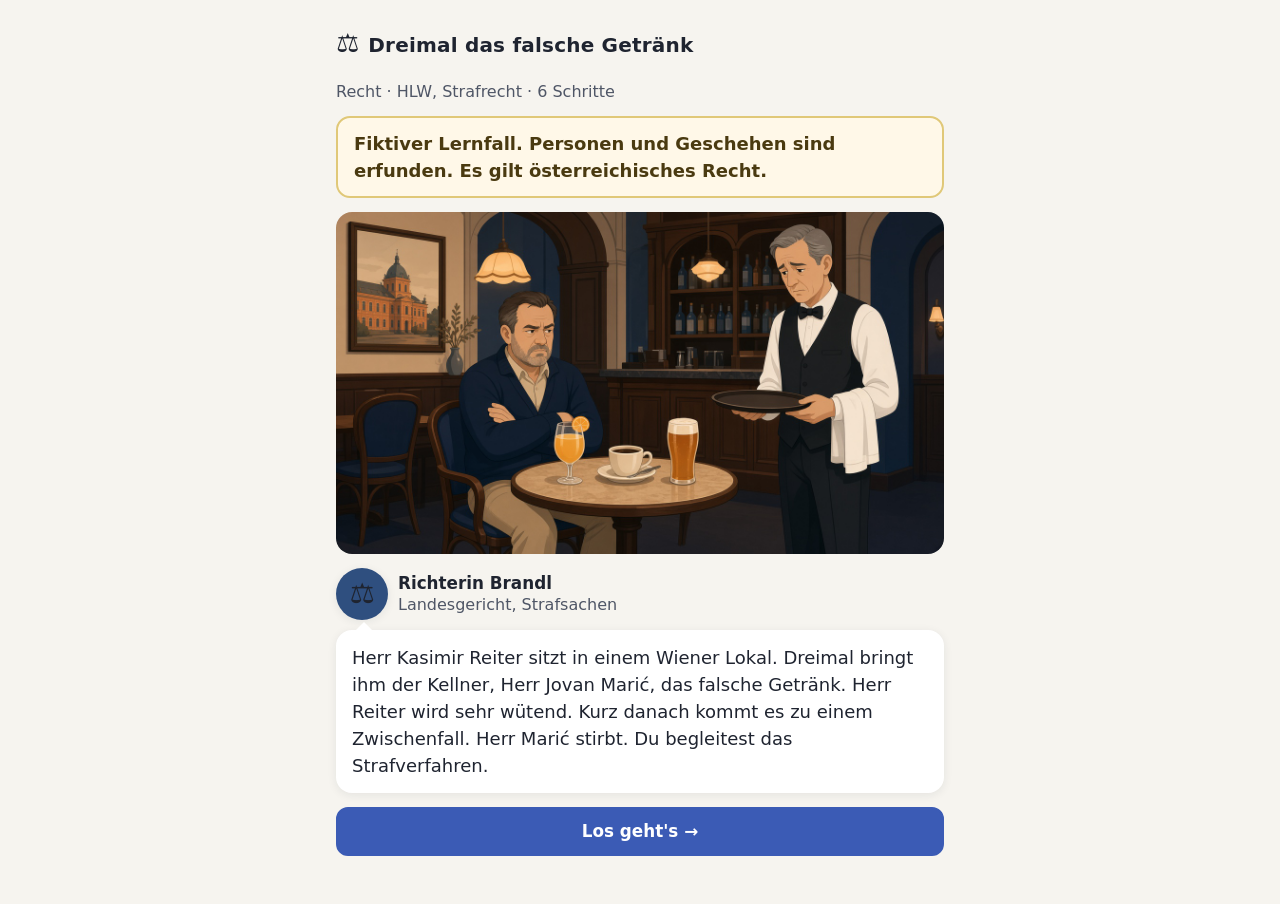
==== quest/index.html @ 5e95aaf6 "Rechts-Quest Fall 1 unter /quest/ Nur Fall 1 (Dreimal das falsche Getränk) als eigene Web-App im Unt" ====
<!doctype html>
<html lang="de-AT">
<head>
<meta charset="utf-8">
<meta name="viewport" content="width=device-width, initial-scale=1">
<meta name="referrer" content="no-referrer">
<meta http-equiv="Content-Security-Policy" content="default-src 'none'; script-src 'self' 'unsafe-inline'; style-src 'self' 'unsafe-inline'; img-src 'self' data:; connect-src 'none'; font-src 'none'; form-action 'none'">
<title>Rechts-Quest – Dreimal das falsche Getränk</title>
<link rel="stylesheet" href="style.css">
</head>
<body>
<main id="app" class="app" tabindex="-1">
  <noscript><p>Bitte JavaScript aktivieren, damit der Fall funktioniert.</p></noscript>
</main>
<script src="fall1.js"></script>
<script src="app.js"></script>
</body>
</html>
---- quest/style.css ----
/* Quest-App – Stil. Nur Systemschriften, keine externen Ressourcen. */
:root {
  --bg: #f6f4ef;
  --card: #ffffff;
  --ink: #1f2430;
  --muted: #4f5666;
  --line: #e3dfd6;
  --accent: #3b5bb5;
  --accent-ink: #ffffff;
  --ok: #1d7a46;
  --ok-bg: #e3f4ea;
  --warn: #9a4a00;
  --warn-bg: #fff0e0;
  --gold: #c58a12;
  --radius: 16px;
  --shadow: 0 2px 10px rgba(30, 36, 48, .08);
}
* { box-sizing: border-box; }
html { -webkit-text-size-adjust: 100%; }
body {
  margin: 0;
  font-family: system-ui, -apple-system, "Segoe UI", Roboto, "Helvetica Neue", Arial, sans-serif;
  font-size: 17px;
  line-height: 1.5;
  color: var(--ink);
  background: var(--bg);
}
.app { max-width: 640px; margin: 0 auto; padding: 16px 16px 48px; }
h1, h2, h3 { line-height: 1.25; margin: 0 0 8px; }
h1 { font-size: 1.25rem; letter-spacing: .01em; }
h2 { font-size: 1.15rem; }
h3 { font-size: 1.05rem; }
p { margin: 0 0 12px; }
.muted { color: var(--muted); }
.small { font-size: 1rem; }
[hidden] { display: none !important; }
.sr-only { position: absolute; width: 1px; height: 1px; overflow: hidden; clip: rect(0 0 0 0); white-space: nowrap; }

button { font: inherit; cursor: pointer; }
button:focus-visible, .card:focus-visible { outline: 3px solid #f2b705; outline-offset: 2px; }
.btn {
  display: inline-flex; align-items: center; justify-content: center; gap: 8px;
  min-height: 48px; padding: 10px 18px; border-radius: 12px;
  border: 2px solid var(--accent); background: var(--accent); color: var(--accent-ink);
  font-weight: 600; font-size: 1.05rem;
  transition: transform .15s ease, background-color .2s ease;
}
.btn:active { transform: scale(.98); }
.btn.secondary { background: transparent; color: var(--accent); }
.btn.ghost { background: transparent; border-color: transparent; color: var(--accent); padding: 8px 10px; min-height: 44px; }
.btn.block { width: 100%; }
.btn.danger { background: transparent; color: #a1281f; border-color: #a1281f; }

/* Kopfzeile */
.top { display: flex; align-items: center; justify-content: space-between; gap: 8px; margin-bottom: 12px; }
.top .logo { font-size: 1.6rem; }
.levelbox { background: var(--card); border-radius: var(--radius); box-shadow: var(--shadow); padding: 14px 16px; margin-bottom: 16px; }
.levelrow { display: flex; justify-content: space-between; align-items: baseline; gap: 8px; flex-wrap: wrap; }
.leveltitle { font-weight: 700; font-size: 1.1rem; }
.bar { height: 14px; background: #ebe7de; border-radius: 99px; overflow: hidden; margin-top: 8px; }
.bar > span { display: block; height: 100%; width: 0; border-radius: 99px;
  background: linear-gradient(90deg, #5b7fd6, #7a62c9); transition: width .8s ease; }

/* Quest-Karten */
.list { display: grid; gap: 12px; margin-bottom: 20px; }
.card {
  display: block; width: 100%; text-align: left; color: var(--ink);
  background: var(--card); border: 2px solid transparent; border-radius: var(--radius);
  box-shadow: var(--shadow); padding: 14px 16px;
  transition: transform .2s ease, border-color .2s ease;
}
.card:hover { border-color: #c9d3ee; }
.card:active { transform: scale(.99); }
.cardhead { display: flex; align-items: center; gap: 8px; margin-bottom: 6px; flex-wrap: wrap; }
.tag { display: inline-block; padding: 2px 10px; border-radius: 99px; font-size: .9rem; font-weight: 700; background: #eceef3; color: #333a48; }
.tag.recht { background: #ece5fb; color: #4b2c94; }
.tag.rw { background: #e1f3e8; color: #1c5c37; }
.tag.bw { background: #e2ecfb; color: #1f4a8f; }
.status { font-size: .9rem; font-weight: 600; padding: 2px 10px; border-radius: 99px; }
.status.neu { background: #fff3d6; color: #7a5200; }
.status.done { background: var(--ok-bg); color: var(--ok); }
.cardtitle { font-size: 1.1rem; font-weight: 700; margin: 2px 0; }
.cardmeta { display: flex; justify-content: space-between; gap: 8px; color: var(--muted); font-size: 1rem; flex-wrap: wrap; }

/* Abzeichen-Regal */
.shelf { display: grid; grid-template-columns: repeat(auto-fill, minmax(96px, 1fr)); gap: 10px; background: var(--card);
  border-radius: var(--radius); box-shadow: var(--shadow); padding: 14px; margin-bottom: 20px; }
.badge { text-align: center; font-size: .95rem; }
.badge .em { display: grid; place-items: center; width: 60px; height: 60px; margin: 0 auto 4px; border-radius: 50%;
  font-size: 2rem; background: radial-gradient(circle at 35% 30%, #fff6d8, #f2d27a); box-shadow: 0 0 0 3px #f6e3a8; }
.badge.locked .em { background: #eeece6; box-shadow: 0 0 0 3px #e3dfd6; filter: grayscale(1); opacity: .55; }
.badge.locked { color: var(--muted); }

/* Spiel */
.playhead { display: flex; align-items: center; justify-content: space-between; gap: 8px; margin-bottom: 8px; }
.dots { display: flex; gap: 8px; justify-content: center; margin: 4px 0 14px; }
.dot { width: 12px; height: 12px; border-radius: 50%; background: #d9d4c8; transition: background-color .3s ease, transform .3s ease; }
.dot.now { background: var(--accent); transform: scale(1.25); }
.dot.ok { background: var(--ok); }
/* Figur: Kopfzeile (Avatar + Name + Rolle), darunter Sprechblase in voller Breite */
.figure { margin-bottom: 14px; }
.figwho { display: flex; align-items: center; gap: 10px; margin-bottom: 10px; min-width: 0; }
.figtext { min-width: 0; overflow-wrap: anywhere; }
.figrolle { font-size: 1rem; color: var(--muted); line-height: 1.3; }
.avatar { flex: 0 0 auto; width: 52px; height: 52px; border-radius: 50%; display: grid; place-items: center; font-size: 1.75rem;
  background: #4a7bd0; box-shadow: var(--shadow); }
.figname { font-weight: 700; font-size: 1.05rem; line-height: 1.3; }
.bubble { position: relative; background: var(--card); border-radius: var(--radius); box-shadow: var(--shadow); padding: 14px 16px; }
.bubble::before { content: ""; position: absolute; left: 20px; top: -8px; border: 8px solid transparent; border-top: 0; border-bottom-color: var(--card); }
.options { display: grid; gap: 10px; margin: 14px 0; }
.opt {
  position: relative; width: 100%; min-height: 56px; text-align: left; padding: 12px 16px;
  border-radius: 14px; border: 2px solid #cfd6e6; background: var(--card); color: var(--ink); font-size: 1.05rem;
  transition: border-color .2s ease, background-color .2s ease, transform .15s ease;
}
.opt:hover:not(:disabled) { border-color: var(--accent); }
.opt:active:not(:disabled) { transform: scale(.99); }
.opt:disabled { cursor: default; }
.opt.right { border-color: var(--ok); background: var(--ok-bg); }
.opt.wrong { border-color: #e6a868; background: var(--warn-bg); color: #5b3a1a; }
.opt .mark { font-weight: 700; margin-right: 6px; }
.feedback { border-radius: 14px; padding: 12px 16px; margin: 0 0 12px; font-size: 1.02rem; }
.feedback:empty { display: none; }
.feedback.ok { background: var(--ok-bg); color: #13502f; border-left: 5px solid var(--ok); }
.feedback.warn { background: var(--warn-bg); color: #5b3000; border-left: 5px solid #e08a2e; }
.hint { background: #eef2fb; color: #26365f; border-radius: 14px; padding: 10px 14px; margin-bottom: 12px; }
.actions { display: flex; gap: 10px; flex-wrap: wrap; justify-content: space-between; align-items: center; }
/* XP-Anzeige: eigene Pille neben „Weiter“ (im Textfluss, überdeckt nichts) + Zähler oben */
.headright { display: inline-flex; align-items: center; gap: 8px; }
.xpcount { font-size: .95rem; font-weight: 700; color: #4b3a00; background: #fff3d6; border-radius: 99px; padding: 2px 10px; white-space: nowrap; }
.xpcount.bump { animation: bump .9s ease-out; }
@keyframes bump { 0% { transform: scale(1); } 30% { transform: scale(1.18); background: #ffe39a; } 100% { transform: scale(1); } }
.nextwrap { display: inline-flex; align-items: center; gap: 10px; margin-left: auto; }
.xppill { font-weight: 800; color: var(--ok); background: var(--ok-bg); border: 2px solid #b9e2c9; border-radius: 99px; padding: 4px 12px; white-space: nowrap;
  animation: pillpop .9s ease-out both; }
@keyframes pillpop { 0% { opacity: 0; transform: scale(.7); } 35% { opacity: 1; transform: scale(1.08); } 100% { opacity: 1; transform: scale(1); } }

/* Abschluss */
.finish { text-align: center; }
.reveal { width: 120px; height: 120px; margin: 10px auto 12px; border-radius: 50%; display: grid; place-items: center; font-size: 3.6rem;
  background: radial-gradient(circle at 35% 30%, #fff6d8, #f2d27a); box-shadow: 0 0 0 5px #f6e3a8, 0 0 30px rgba(242, 190, 60, .55);
  animation: reveal 1s cubic-bezier(.2, 1.4, .4, 1) both; }
@keyframes reveal { 0% { transform: scale(.2) rotate(-25deg); opacity: 0; } 100% { transform: scale(1) rotate(0); opacity: 1; } }
.xpgain { font-size: 1.4rem; font-weight: 800; color: var(--ok); margin: 6px 0 10px; }
.panel { background: var(--card); border-radius: var(--radius); box-shadow: var(--shadow); padding: 16px; margin-bottom: 14px; text-align: left; }
.sources { font-size: 1rem; color: var(--muted); }

/* Level-up Popup und Dialog */
.overlay { position: fixed; inset: 0; background: rgba(20, 24, 34, .45); display: grid; place-items: center; padding: 20px; z-index: 10; }
.pop { background: var(--card); border-radius: 20px; padding: 22px; max-width: 360px; width: 100%; text-align: center; box-shadow: 0 10px 40px rgba(0,0,0,.2);
  animation: pop .45s cubic-bezier(.2, 1.5, .4, 1) both; }
.pop .big { font-size: 3rem; }
@keyframes pop { 0% { transform: scale(.6); opacity: 0; } 100% { transform: scale(1); opacity: 1; } }
.fade { animation: fade .35s ease both; }
@keyframes fade { from { opacity: 0; transform: translateY(6px); } to { opacity: 1; transform: none; } }
.note { font-size: 1rem; color: var(--muted); background: #fbf8f0; border: 1px dashed var(--line); border-radius: 12px; padding: 8px 12px; margin-bottom: 12px; }
footer { margin-top: 24px; text-align: center; }

@media (min-width: 700px) {
  .app { padding-top: 28px; }
  body { font-size: 18px; }
}
@media (prefers-reduced-motion: reduce) {
  *, *::before, *::after { animation: none !important; transition: none !important; }
}
.btn { text-decoration: none; }

/* Zusatz für Rechts-Quest Fall 1 */
.notice {
  background: #fff8e8;
  border: 2px solid #e0c878;
  border-radius: 14px;
  padding: 12px 16px;
  margin-bottom: 14px;
  font-weight: 600;
  color: #4a3a10;
}
.abschnitt {
  font-weight: 800;
  font-size: 1.02rem;
  color: #2f4f7f;
  margin: 0 0 2px;
  letter-spacing: .01em;
}
.theorie {
  background: #eef2fb;
  border-left: 5px solid #3b5bb5;
  border-radius: 14px;
  padding: 12px 16px;
  margin: 0 0 12px;
  text-align: left;
}
.theorie h3, .wiederholung h3 { margin: 0 0 8px; font-size: 1.05rem; }
.wiederholung {
  background: var(--card);
  border-radius: 14px;
  box-shadow: var(--shadow);
  padding: 14px 16px;
  margin-bottom: 12px;
  text-align: left;
}
.spruch { font-weight: 800; font-size: 1.12rem; margin-bottom: 8px; }
.strafe { font-weight: 600; margin-bottom: 10px; }
.begruendung { margin: 0; padding-left: 1.2em; text-align: left; }
.begruendung li { margin-bottom: 8px; }
.rechtsvergleich {
  background: #f3eefb;
  border: 2px solid #c5b4e8;
  border-radius: 14px;
  padding: 12px 16px;
  margin: 0 0 14px;
  text-align: left;
  font-weight: 600;
  color: #3a2a62;
}
.reflexion-fragen { text-align: left; padding-left: 1.2em; }
.reflexion-fragen li { margin-bottom: 12px; }
.finish .actions { justify-content: center; }

.quest-img {
  display: block;
  width: 100%;
  height: auto;
  aspect-ratio: 16 / 9;
  object-fit: cover;
  border-radius: var(--radius);
  margin: 0 0 14px;
}

.quest-img.quest-img-strip {
  aspect-ratio: 3 / 1;
  height: auto;
  max-height: 130px;
  object-fit: cover;
  object-position: center 35%;
  margin: 0 0 10px;
}
.app.view-urteil { padding: 10px 16px 12px; }
.app.view-urteil .playhead { margin-bottom: 2px; }
.app.view-urteil h2 { margin-bottom: 6px; }
.app.view-urteil .panel.urteil { padding: 10px 14px; margin-bottom: 8px; line-height: 1.4; }
.app.view-urteil .spruch { margin-bottom: 4px; }
.app.view-urteil .strafe { margin-bottom: 4px; }
.app.view-urteil .begruendung li { margin-bottom: 4px; }
.app.view-urteil .begruendung li:last-child { margin-bottom: 0; }
.app.view-urteil .rechtsvergleich { padding: 8px 12px; margin: 0 0 8px; line-height: 1.4; }
.app.view-urteil .actions { margin-top: 0; }
.app.view-urteil .btn.block { min-height: 48px; }
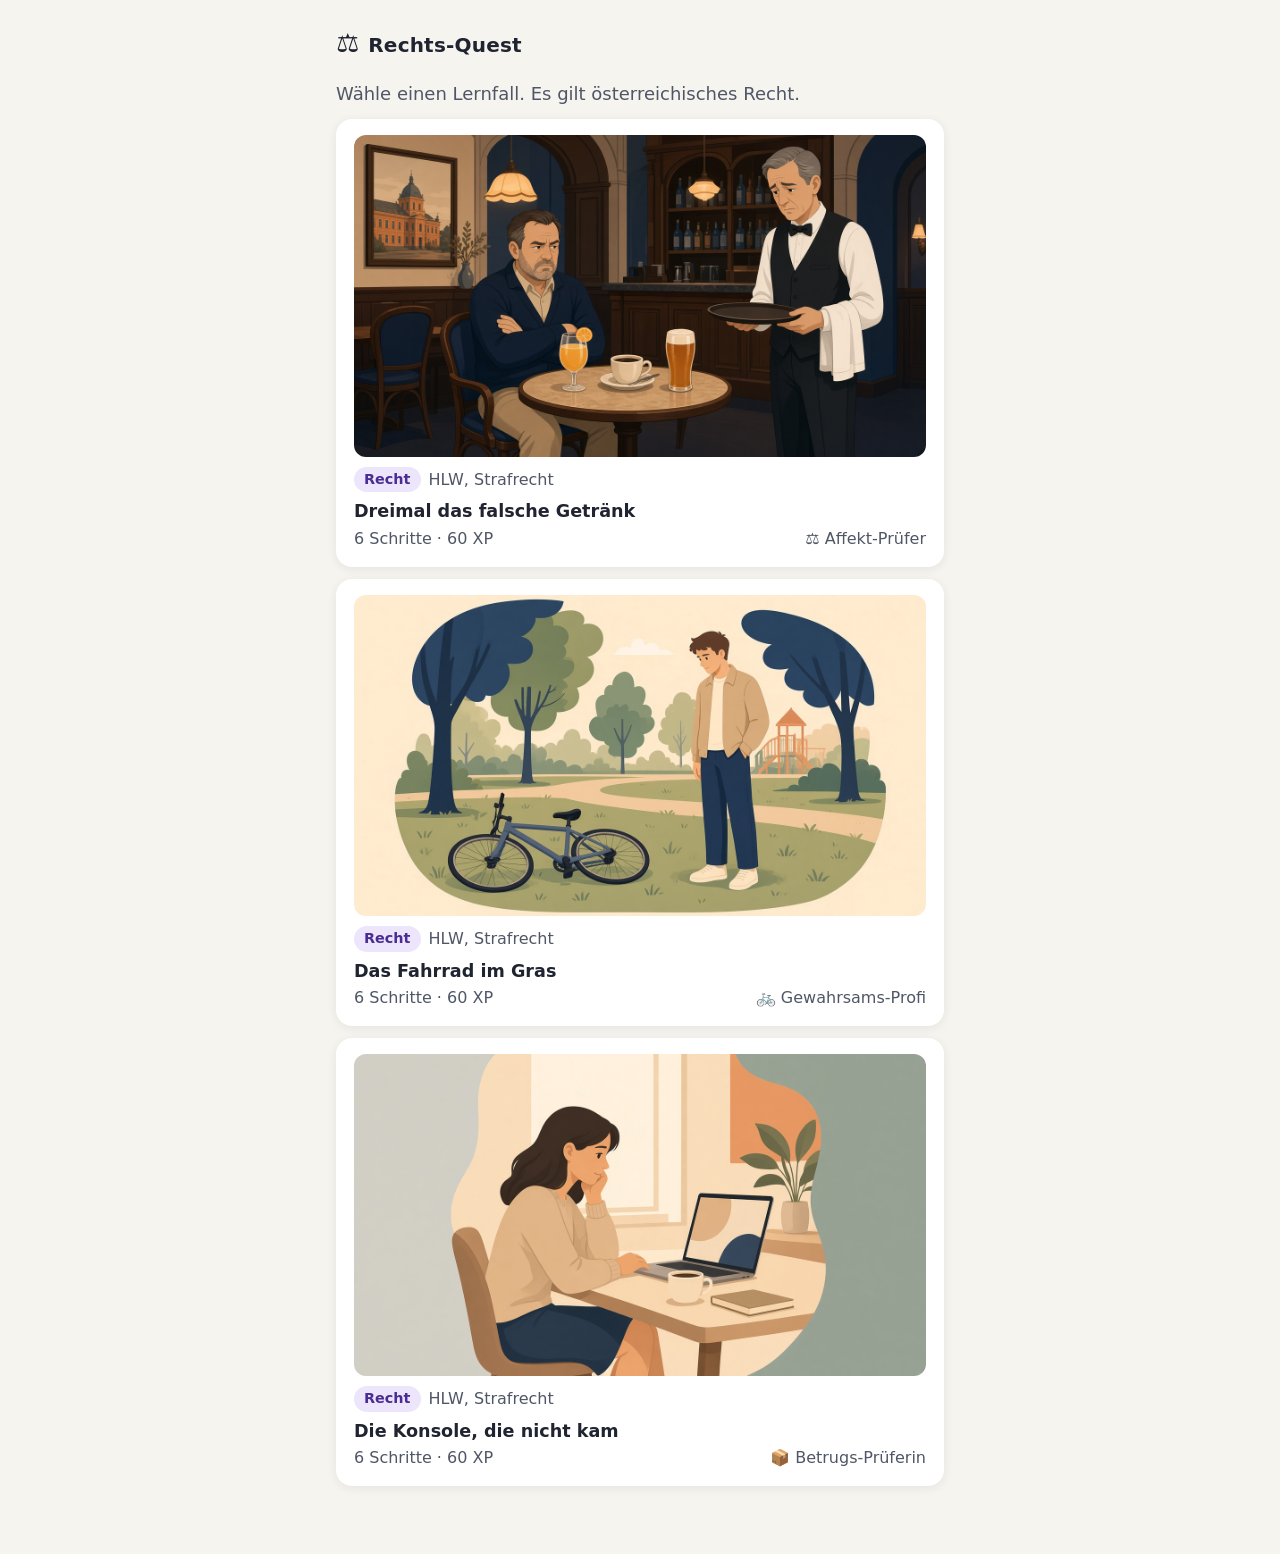
==== commit c4c6e584: "Rechts-Quest: Fälle 2 und 3 unter /quest/ Fallauswahl mit den Fällen 1–3 (Fahrrad, Online-Shop) inkl" ====
--- a/quest/index.html
+++ b/quest/index.html
@@ -5,7 +5,7 @@
 <meta name="viewport" content="width=device-width, initial-scale=1">
 <meta name="referrer" content="no-referrer">
 <meta http-equiv="Content-Security-Policy" content="default-src 'none'; script-src 'self' 'unsafe-inline'; style-src 'self' 'unsafe-inline'; img-src 'self' data:; connect-src 'none'; font-src 'none'; form-action 'none'">
-<title>Rechts-Quest – Dreimal das falsche Getränk</title>
+<title>Rechts-Quest</title>
 <link rel="stylesheet" href="style.css">
 </head>
 <body>
@@ -13,6 +13,8 @@
   <noscript><p>Bitte JavaScript aktivieren, damit der Fall funktioniert.</p></noscript>
 </main>
 <script src="fall1.js"></script>
+<script src="fall2.js"></script>
+<script src="fall3.js"></script>
 <script src="app.js"></script>
 </body>
 </html>
--- a/quest/style.css
+++ b/quest/style.css
@@ -246,3 +246,18 @@
 .app.view-urteil .rechtsvergleich { padding: 8px 12px; margin: 0 0 8px; line-height: 1.4; }
 .app.view-urteil .actions { margin-top: 0; }
 .app.view-urteil .btn.block { min-height: 48px; }
+
+.card-img {
+  display: block;
+  width: 100%;
+  height: auto;
+  aspect-ratio: 16 / 9;
+  object-fit: cover;
+  border-radius: 12px;
+  margin: 0 0 10px;
+}
+.rechtsvergleich summary {
+  cursor: pointer;
+  font-weight: 700;
+}
+.rechtsvergleich summary:focus-visible { outline: 3px solid #f2b705; outline-offset: 2px; }
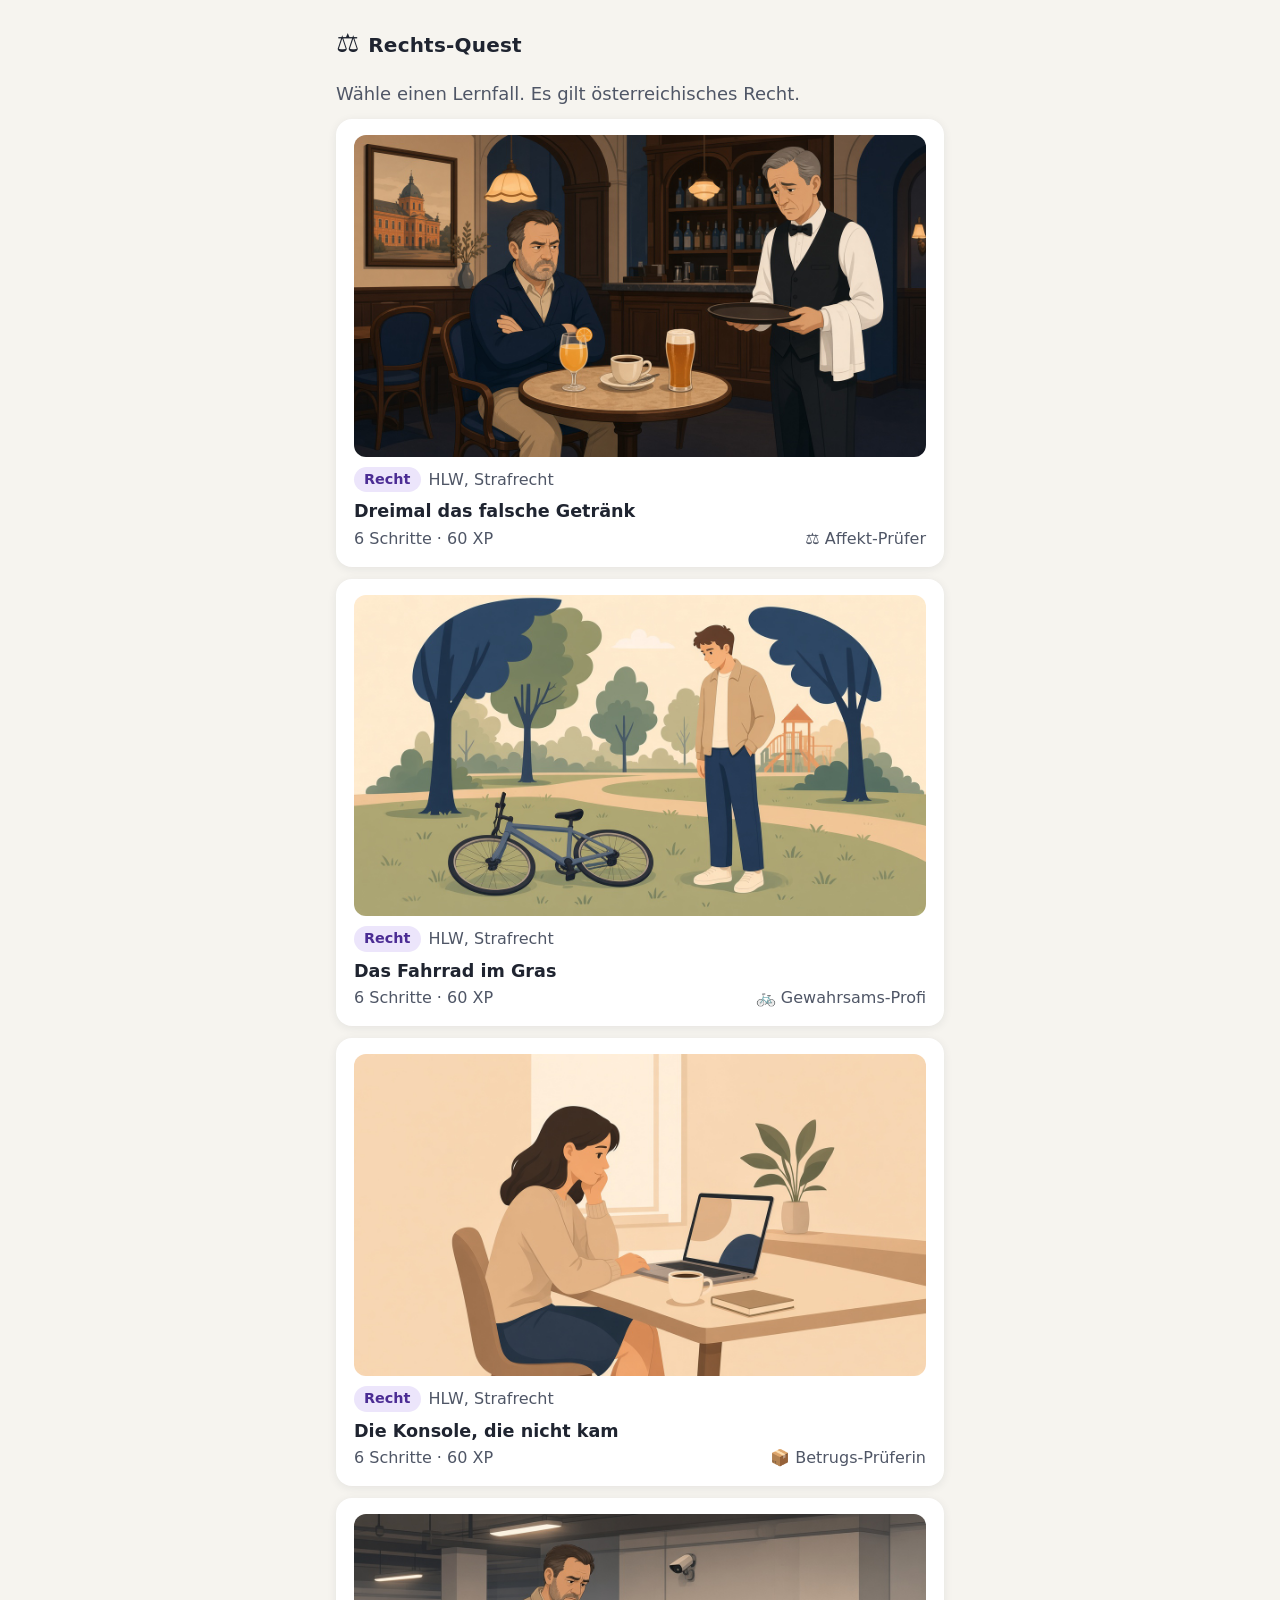
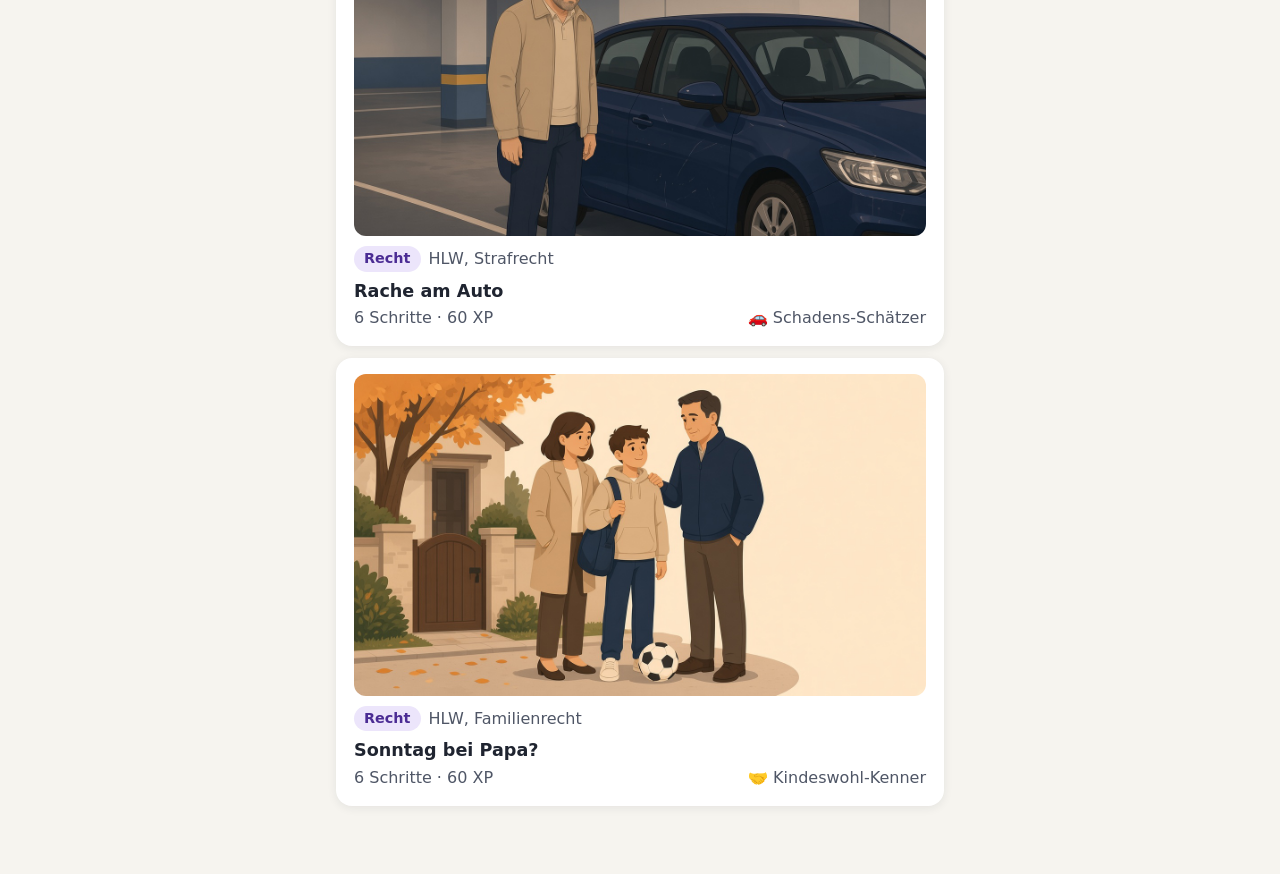
==== commit c2f0e389: "Rechts-Quest: Fälle 4 und 5 unter /quest/ Fallauswahl mit den Fällen 1–5 (Sachbeschädigung, Kontaktr" ====
--- a/quest/index.html
+++ b/quest/index.html
@@ -15,6 +15,8 @@
 <script src="fall1.js"></script>
 <script src="fall2.js"></script>
 <script src="fall3.js"></script>
+<script src="fall4.js"></script>
+<script src="fall5.js"></script>
 <script src="app.js"></script>
 </body>
 </html>
--- a/quest/style.css
+++ b/quest/style.css
@@ -261,3 +261,13 @@
   font-weight: 700;
 }
 .rechtsvergleich summary:focus-visible { outline: 3px solid #f2b705; outline-offset: 2px; }
+
+.app.view-ergebnis .ergebnis-titel {
+  font-size: 1.02rem;
+  line-height: 1.3;
+  margin-bottom: 6px;
+}
+.app.view-ergebnis .ergebnis-inhalt {
+  font-weight: 600;
+  margin: 0 0 6px;
+}
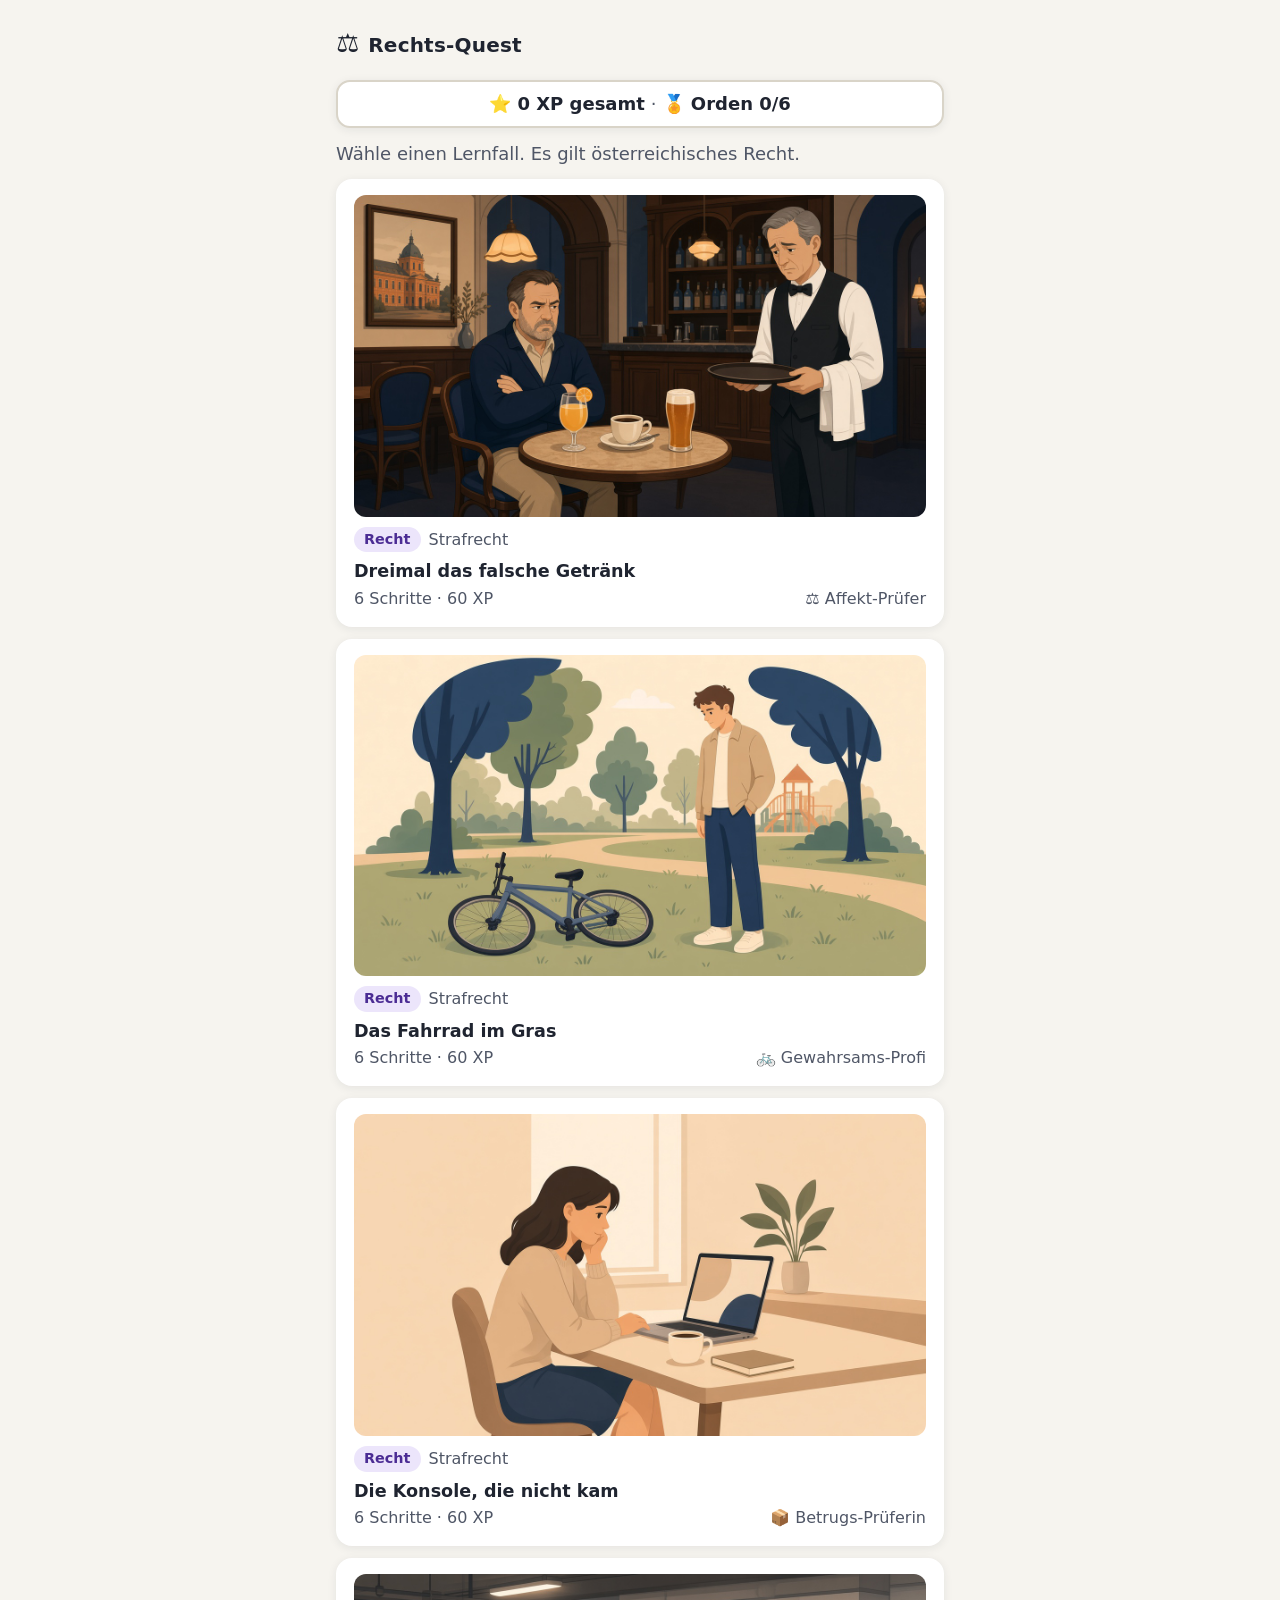
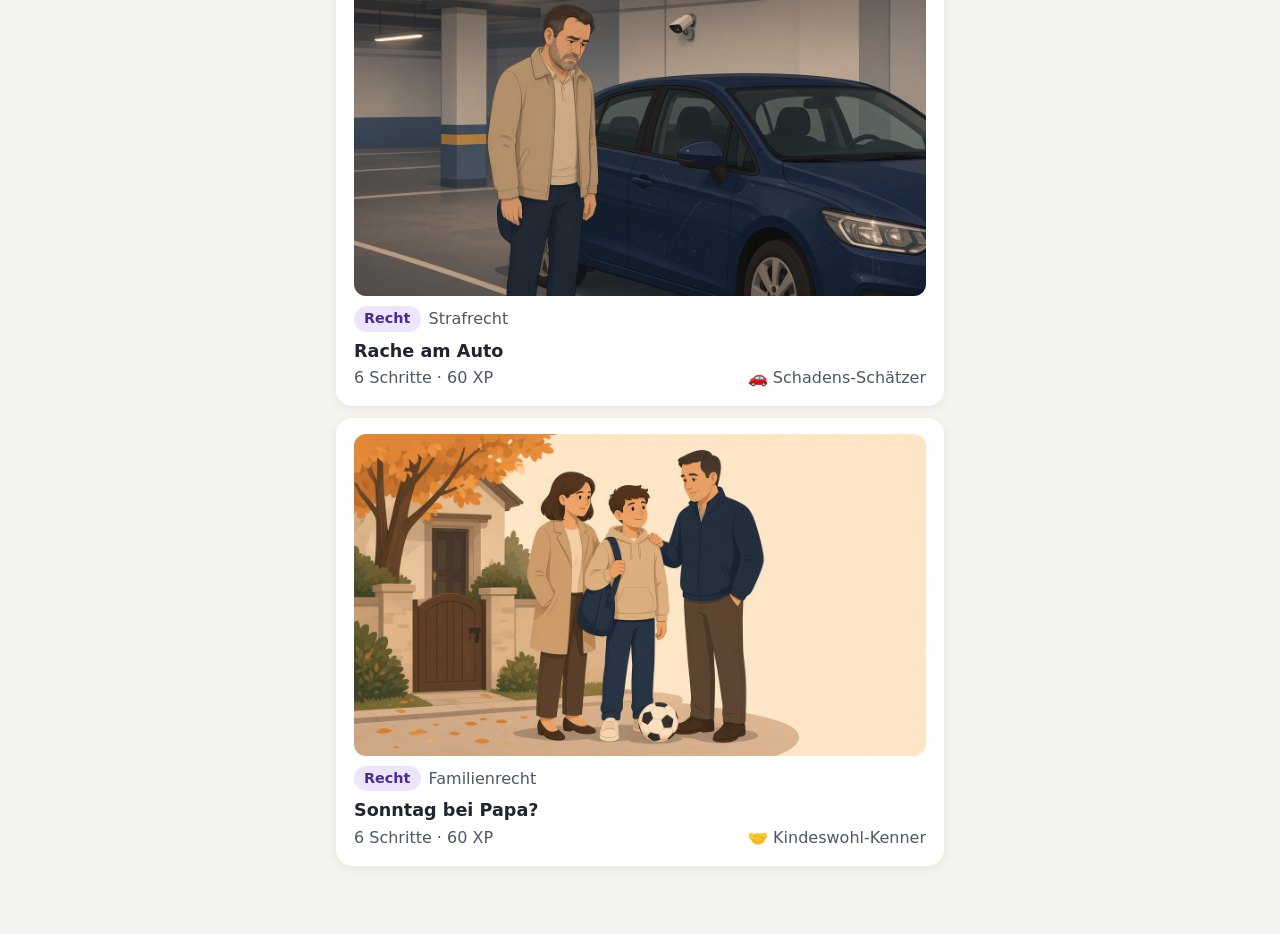
==== commit 1e192a6b: "Rechts-Quest: Fortschritt und Ergänzungskarte § 21 unter /quest/" ====
--- a/quest/index.html
+++ b/quest/index.html
@@ -17,6 +17,7 @@
 <script src="fall3.js"></script>
 <script src="fall4.js"></script>
 <script src="fall5.js"></script>
+<script src="baustein_21.js"></script>
 <script src="app.js"></script>
 </body>
 </html>
--- a/quest/style.css
+++ b/quest/style.css
@@ -271,3 +271,17 @@
   font-weight: 600;
   margin: 0 0 6px;
 }
+
+.progress-chip {
+  display: flex; align-items: center; justify-content: center; flex-wrap: wrap; gap: 6px;
+  width: 100%; min-height: 48px; margin: 0 0 12px; padding: 8px 12px;
+  border: 2px solid #d9d4c8; border-radius: 14px; background: var(--card);
+  color: var(--ink); font-weight: 700; box-shadow: var(--shadow);
+}
+.progress-chip:hover { border-color: var(--accent); }
+.progress-chip .chip-dot { color: var(--muted); font-weight: 400; }
+.app.view-urteil .end-actions { display: grid; gap: 8px; width: 100%; }
+.app.view-urteil .end-actions .btn { width: 100%; }
+.fortschritt-card { cursor: default; }
+.fortschritt-card:hover { border-color: transparent; }
+.fortschritt-card:active { transform: none; }
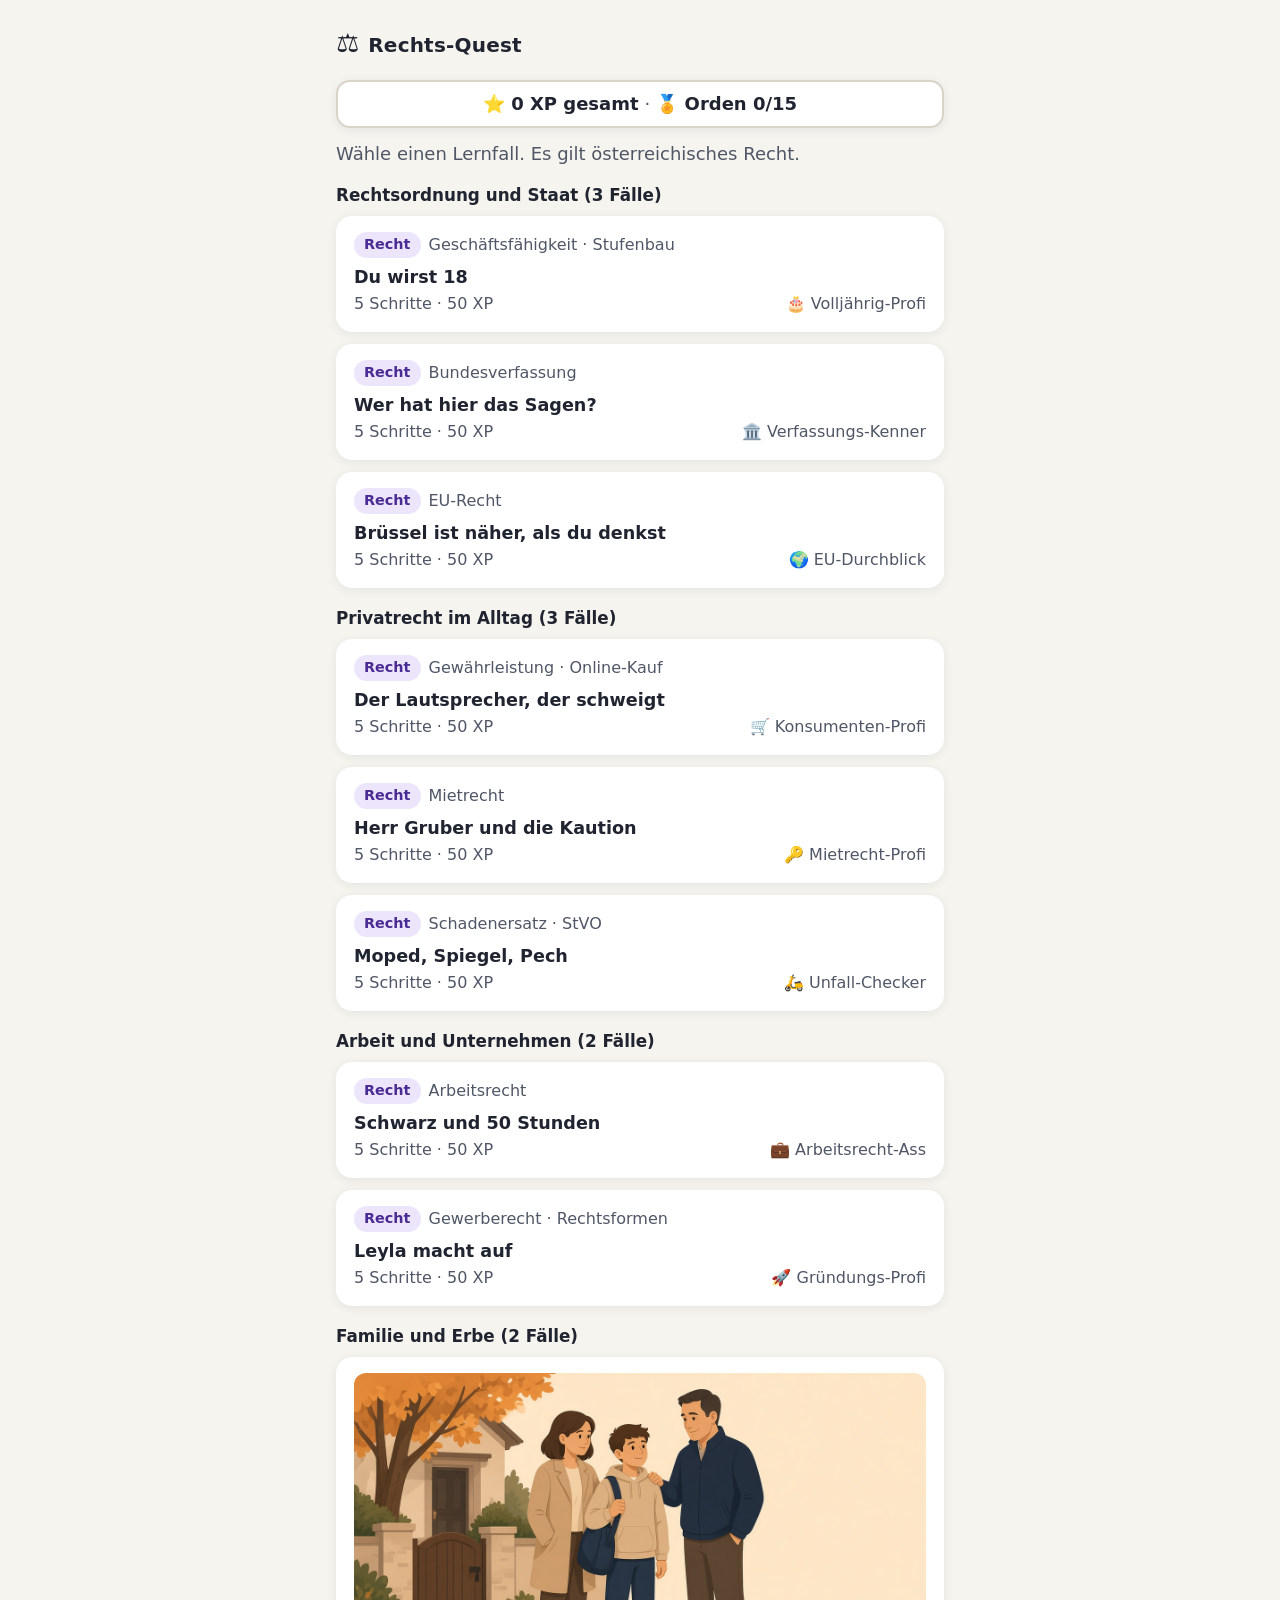
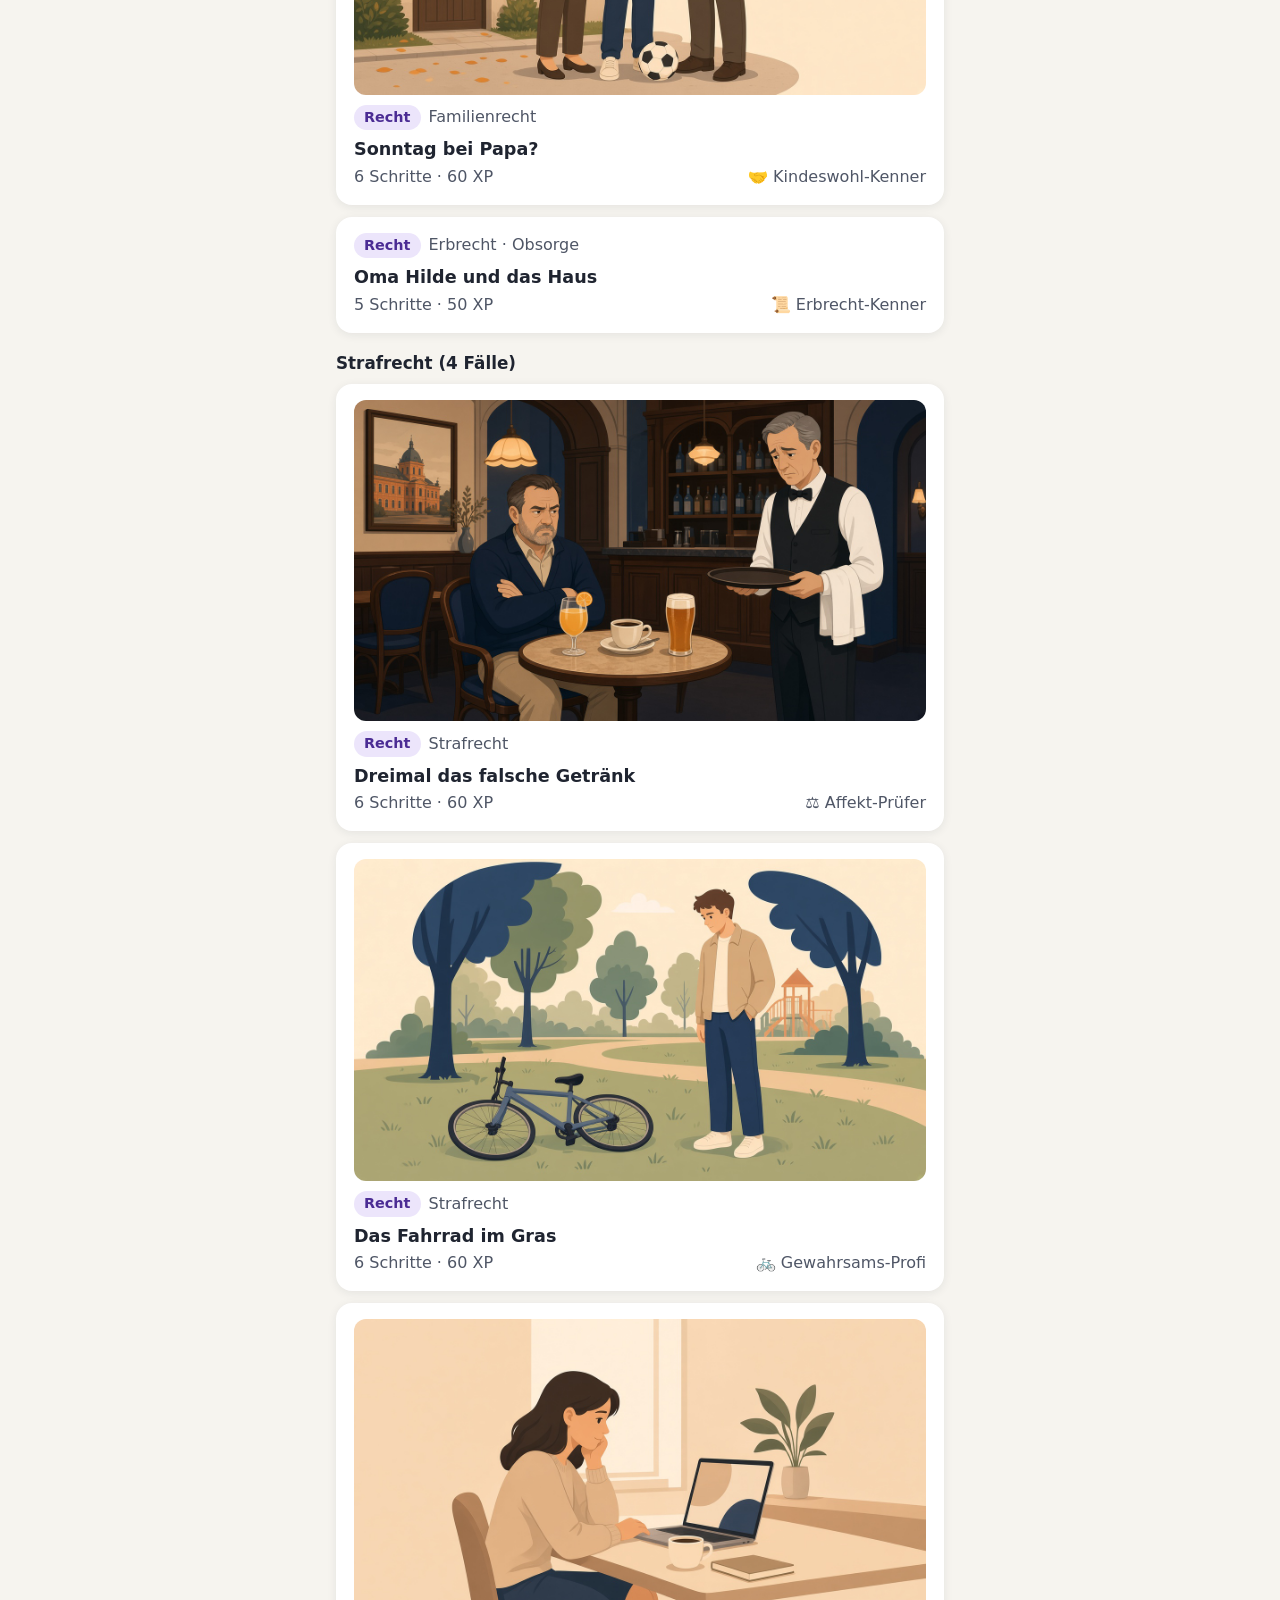
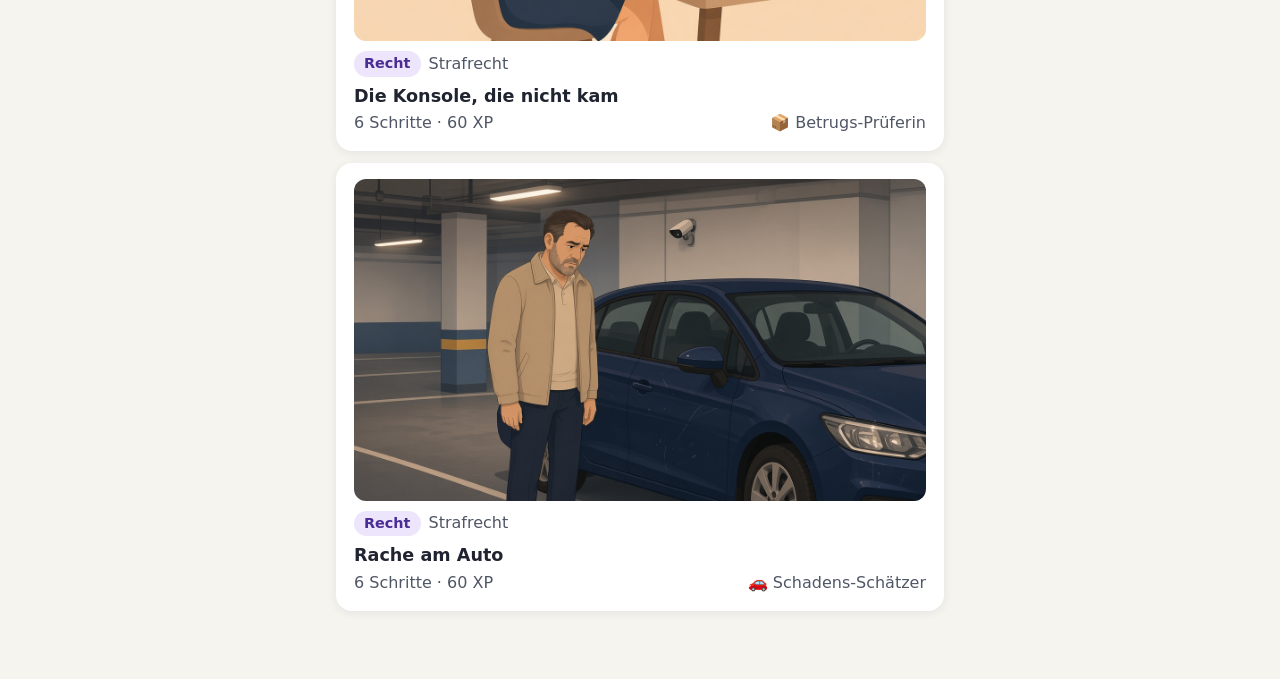
==== commit a3f1211f: "Rechts-Quest: 9 neue Fälle aus JUSTIZIA (6–14), Übersicht nach Rechtsgebieten, Rechtsstand je Fall" ====
--- a/quest/index.html
+++ b/quest/index.html
@@ -17,6 +17,15 @@
 <script src="fall3.js"></script>
 <script src="fall4.js"></script>
 <script src="fall5.js"></script>
+<script src="fall6.js"></script>
+<script src="fall7.js"></script>
+<script src="fall8.js"></script>
+<script src="fall9.js"></script>
+<script src="fall10.js"></script>
+<script src="fall11.js"></script>
+<script src="fall12.js"></script>
+<script src="fall13.js"></script>
+<script src="fall14.js"></script>
 <script src="baustein_21.js"></script>
 <script src="app.js"></script>
 </body>
--- a/quest/style.css
+++ b/quest/style.css
@@ -285,3 +285,8 @@
 .fortschritt-card { cursor: default; }
 .fortschritt-card:hover { border-color: transparent; }
 .fortschritt-card:active { transform: none; }
+
+/* Übersicht nach Rechtsgebieten */
+.gebiet { margin: 0 0 8px; }
+.gebiet-titel { font-size: 1.05rem; margin: 18px 0 10px; color: var(--ink); }
+.rechtsstand { margin: -6px 0 12px; }
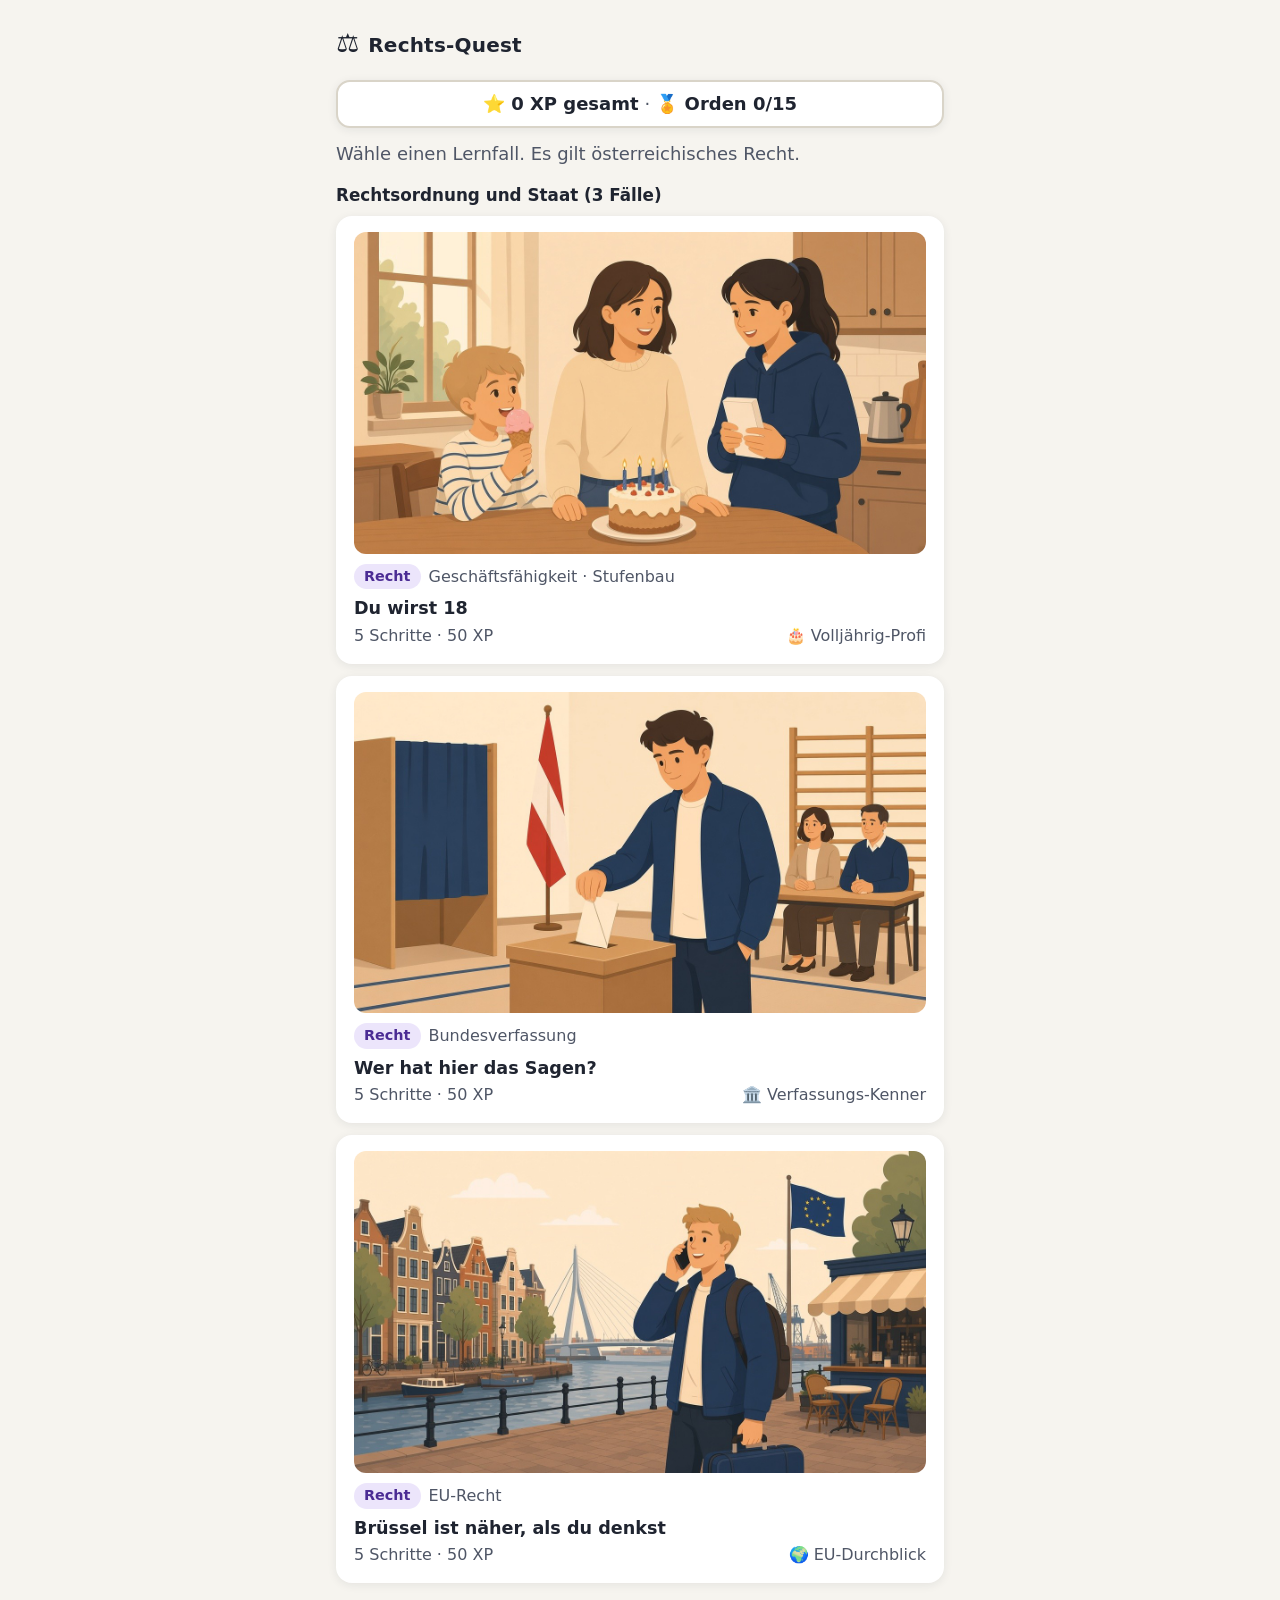
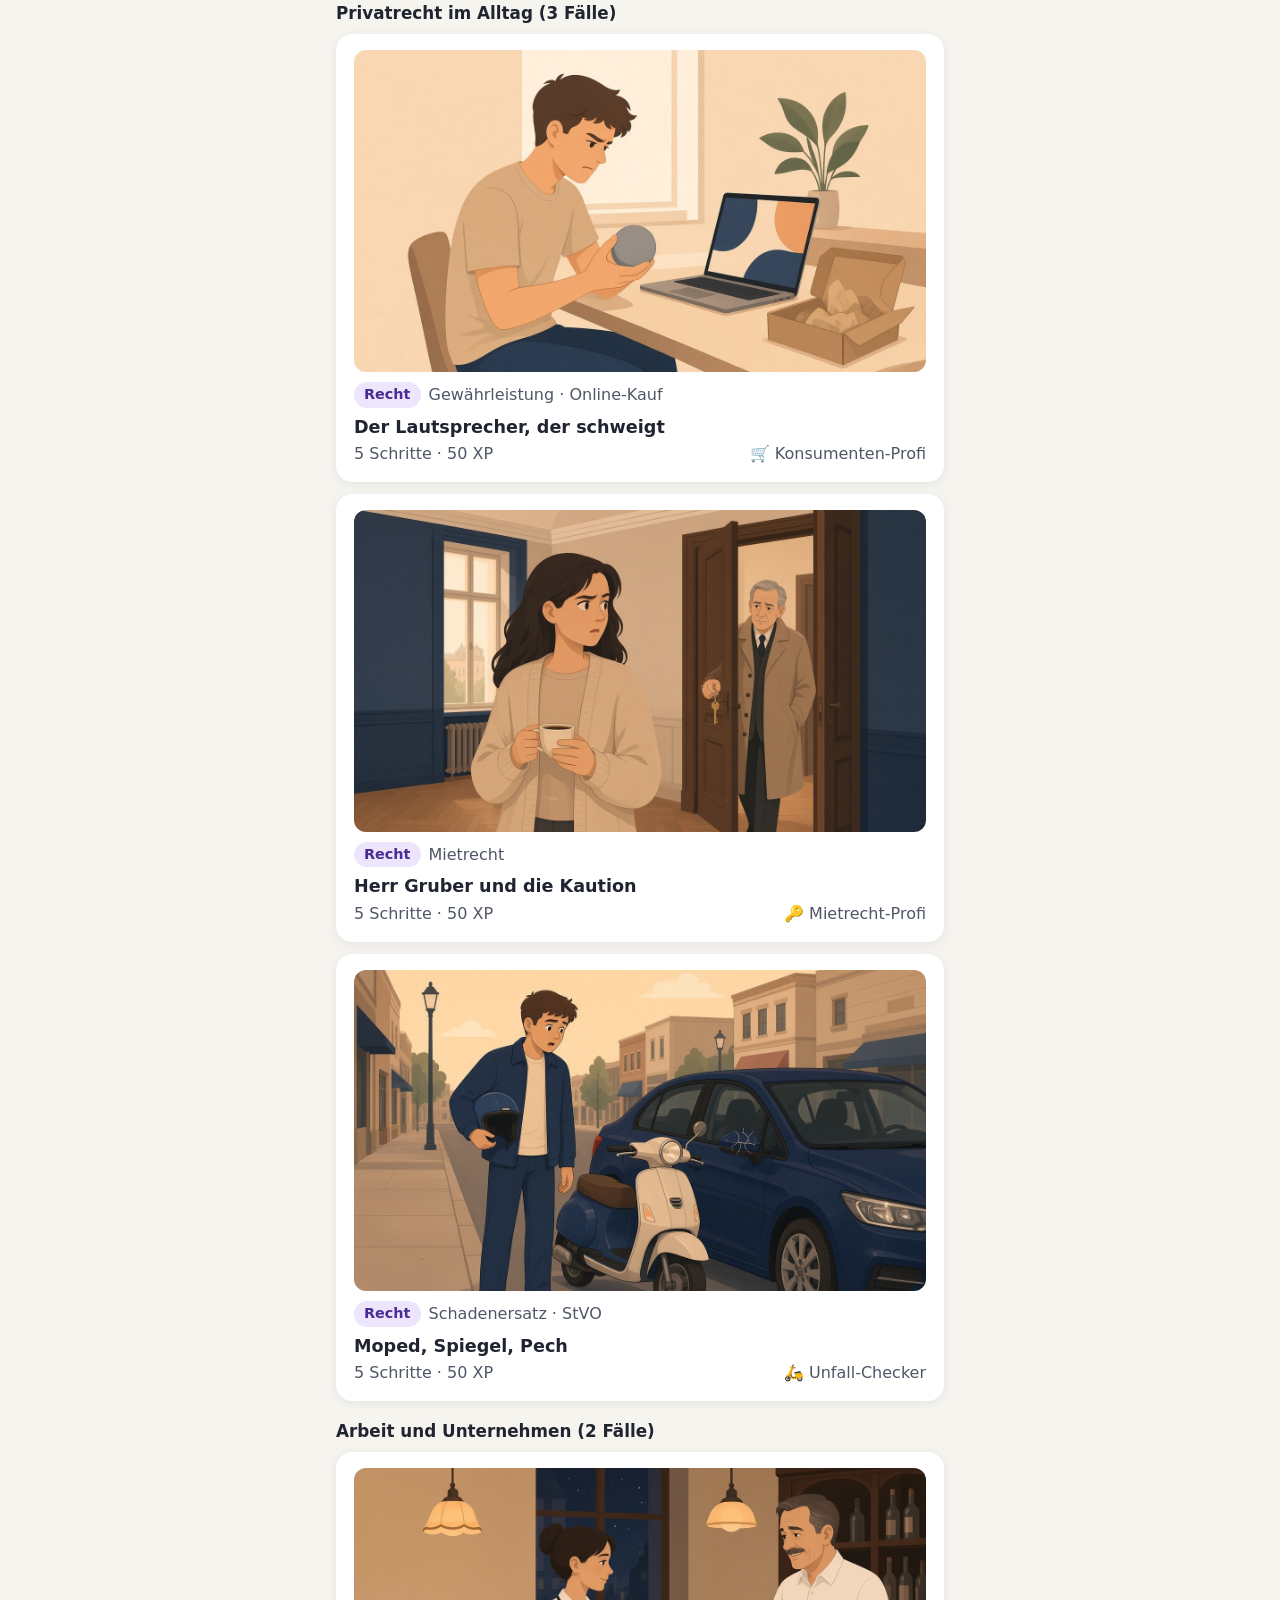
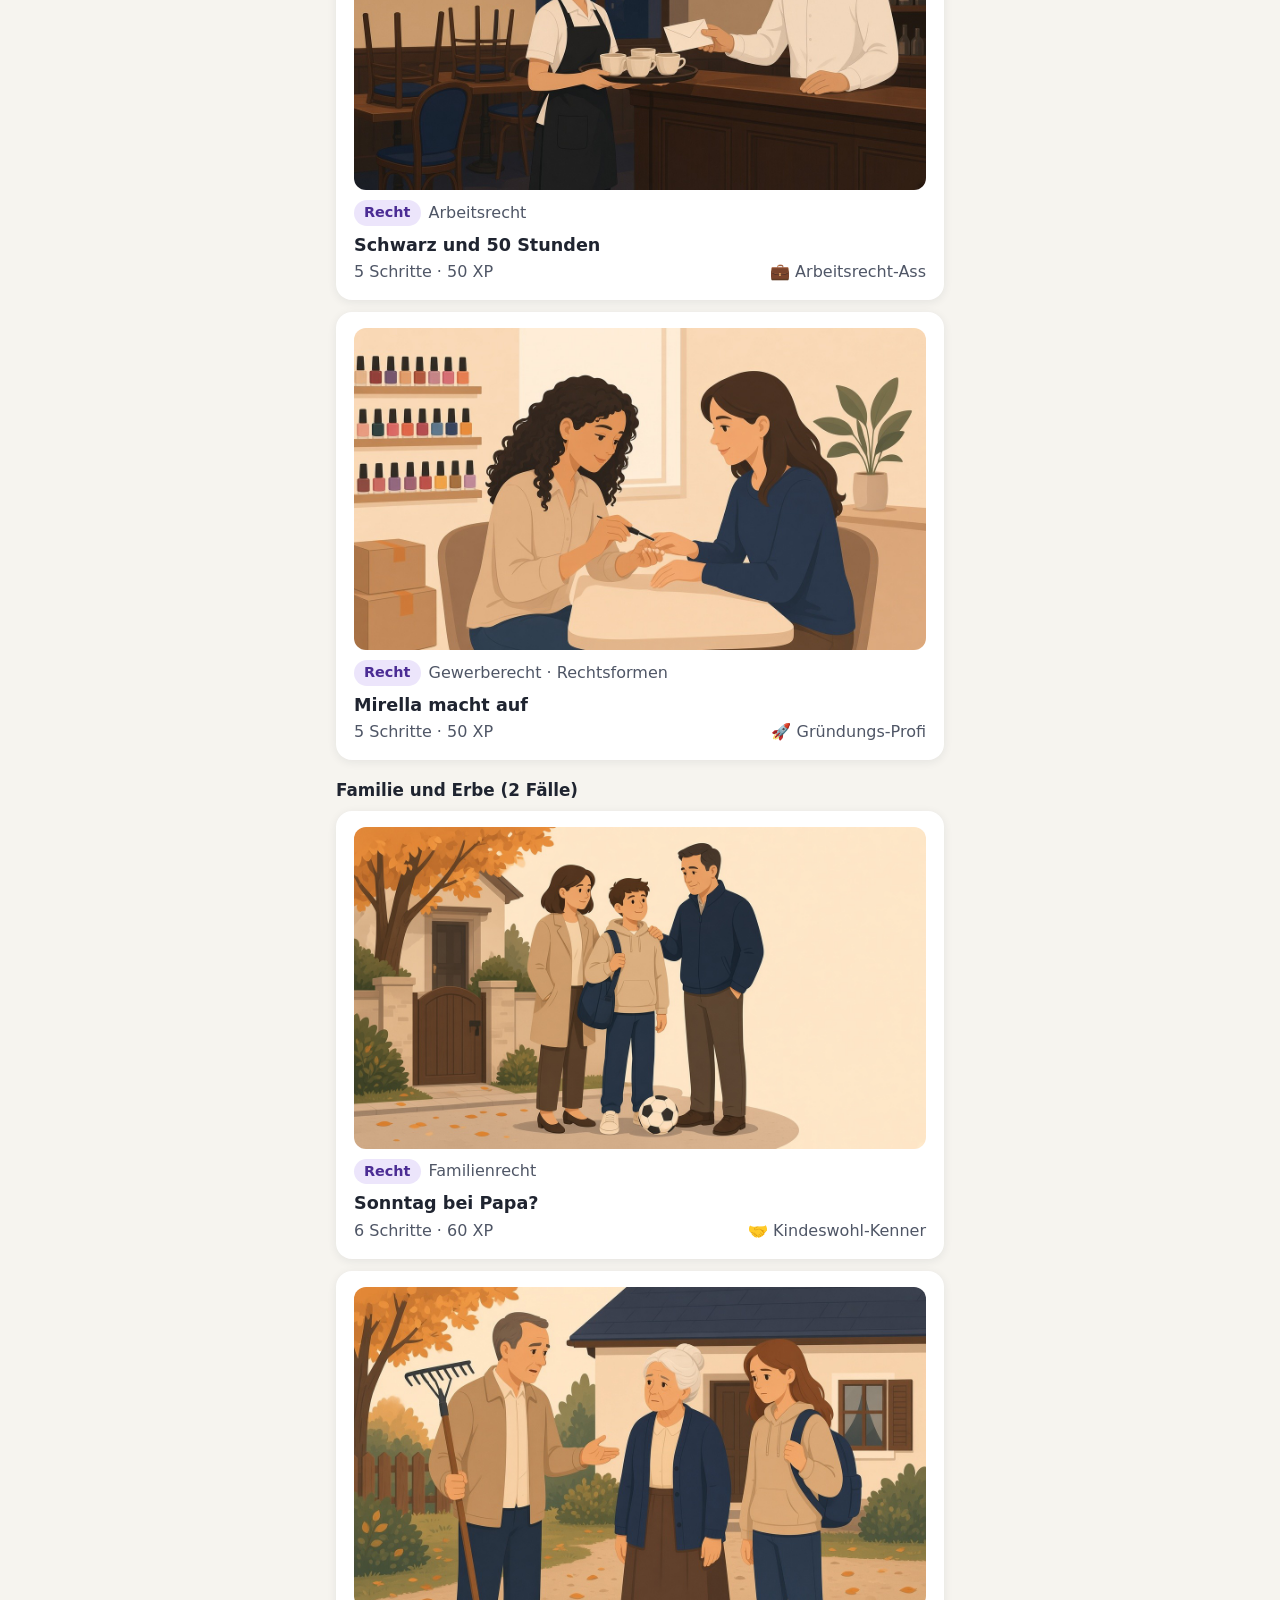
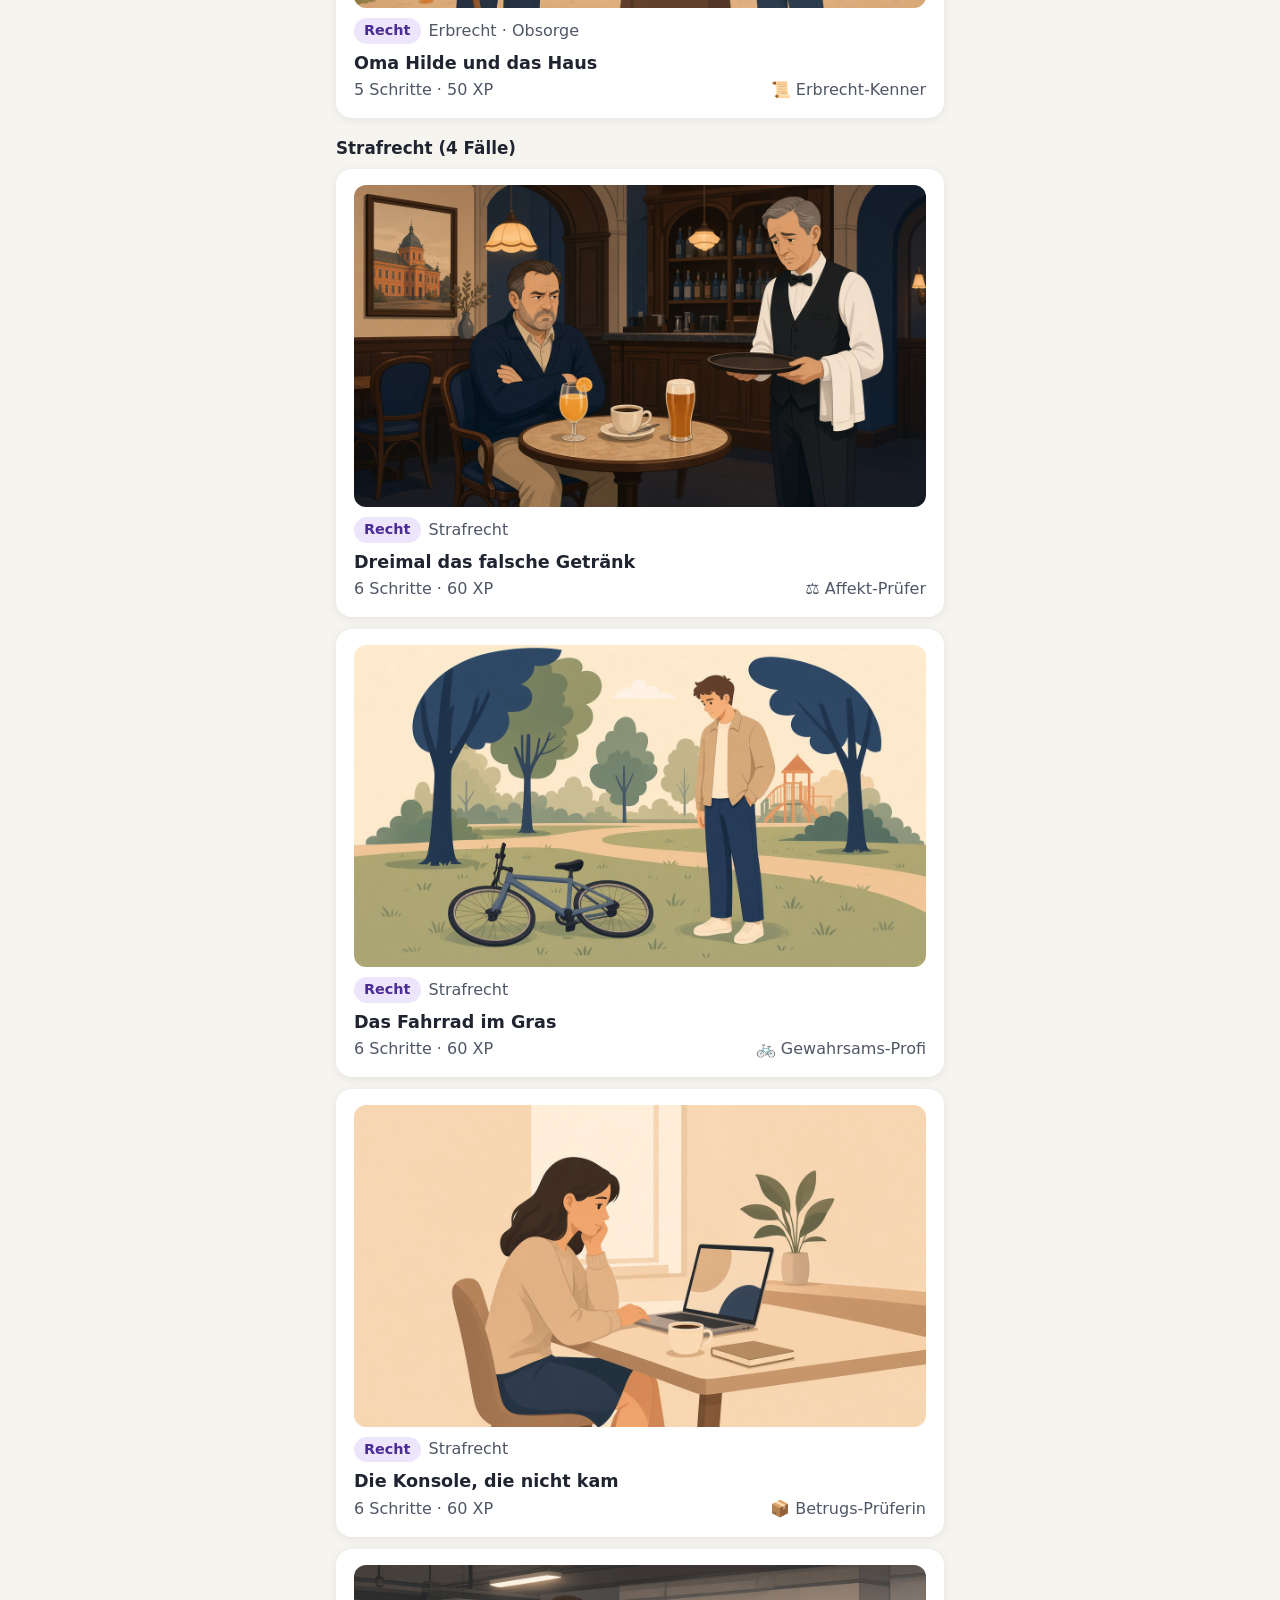
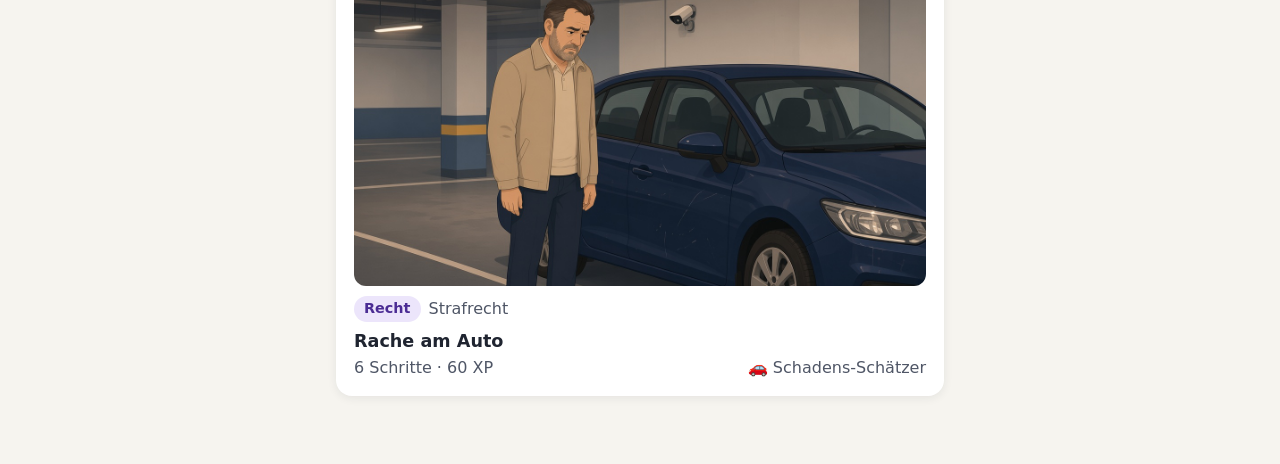
==== commit 18aae7cb: "Rechts-Quest: Weiter-Knopf am Handy über die Safari-Leiste heben, zweiten Knopf unter dem Feedback" ====
--- a/quest/index.html
+++ b/quest/index.html
@@ -2,11 +2,11 @@
 <html lang="de-AT">
 <head>
 <meta charset="utf-8">
-<meta name="viewport" content="width=device-width, initial-scale=1">
+<meta name="viewport" content="width=device-width, initial-scale=1, viewport-fit=cover">
 <meta name="referrer" content="no-referrer">
 <meta http-equiv="Content-Security-Policy" content="default-src 'none'; script-src 'self' 'unsafe-inline'; style-src 'self' 'unsafe-inline'; img-src 'self' data:; connect-src 'none'; font-src 'none'; form-action 'none'">
 <title>Rechts-Quest</title>
-<link rel="stylesheet" href="style.css">
+<link rel="stylesheet" href="style.css?v=2026112701">
 </head>
 <body>
 <main id="app" class="app" tabindex="-1">
@@ -27,6 +27,6 @@
 <script src="fall13.js"></script>
 <script src="fall14.js"></script>
 <script src="baustein_21.js"></script>
-<script src="app.js"></script>
+<script src="app.js?v=2026112701"></script>
 </body>
 </html>
--- a/quest/style.css
+++ b/quest/style.css
@@ -25,7 +25,7 @@
   color: var(--ink);
   background: var(--bg);
 }
-.app { max-width: 640px; margin: 0 auto; padding: 16px 16px 48px; }
+.app { max-width: 640px; margin: 0 auto; padding: 16px 16px calc(48px + env(safe-area-inset-bottom, 0px)); }
 h1, h2, h3 { line-height: 1.25; margin: 0 0 8px; }
 h1 { font-size: 1.25rem; letter-spacing: .01em; }
 h2 { font-size: 1.15rem; }
@@ -37,7 +37,8 @@
 .sr-only { position: absolute; width: 1px; height: 1px; overflow: hidden; clip: rect(0 0 0 0); white-space: nowrap; }
 
 button { font: inherit; cursor: pointer; }
-button:focus-visible, .card:focus-visible { outline: 3px solid #f2b705; outline-offset: 2px; }
+/* Fokus (WCAG AA): dunkler Außenrahmen, gelber Innenring wie bisher */
+button:focus-visible, .card:focus-visible { outline: 3px solid #1f2430; outline-offset: 2px; box-shadow: 0 0 0 2px #f2b705; }
 .btn {
   display: inline-flex; align-items: center; justify-content: center; gap: 8px;
   min-height: 48px; padding: 10px 18px; border-radius: 12px;
@@ -131,6 +132,7 @@
 .xpcount.bump { animation: bump .9s ease-out; }
 @keyframes bump { 0% { transform: scale(1); } 30% { transform: scale(1.18); background: #ffe39a; } 100% { transform: scale(1); } }
 .nextwrap { display: inline-flex; align-items: center; gap: 10px; margin-left: auto; }
+.next-inline { width: 100%; margin: 0 0 12px; scroll-margin-bottom: calc(150px + env(safe-area-inset-bottom, 0px)); }
 .xppill { font-weight: 800; color: var(--ok); background: var(--ok-bg); border: 2px solid #b9e2c9; border-radius: 99px; padding: 4px 12px; white-space: nowrap;
   animation: pillpop .9s ease-out both; }
 @keyframes pillpop { 0% { opacity: 0; transform: scale(.7); } 35% { opacity: 1; transform: scale(1.08); } 100% { opacity: 1; transform: scale(1); } }
@@ -156,9 +158,29 @@
 .note { font-size: 1rem; color: var(--muted); background: #fbf8f0; border: 1px dashed var(--line); border-radius: 12px; padding: 8px 12px; margin-bottom: 12px; }
 footer { margin-top: 24px; text-align: center; }
 
+@media (max-width: 699px) {
+  .app.view-step.has-step-actions {
+    padding-bottom: calc(150px + env(safe-area-inset-bottom, 0px));
+  }
+  .app.view-step .actions.step-actions.is-active {
+    position: fixed;
+    left: 0;
+    right: 0;
+    bottom: 0;
+    z-index: 5;
+    width: 100%;
+    max-width: 640px;
+    margin: 0 auto;
+    padding: 10px 16px calc(76px + env(safe-area-inset-bottom, 0px));
+    background: var(--bg);
+    border-top: 1px solid var(--line);
+    box-shadow: 0 -2px 10px rgba(30, 36, 48, .08);
+  }
+}
 @media (min-width: 700px) {
   .app { padding-top: 28px; }
   body { font-size: 18px; }
+  .next-inline { display: none !important; }
 }
 @media (prefers-reduced-motion: reduce) {
   *, *::before, *::after { animation: none !important; transition: none !important; }
@@ -260,7 +282,7 @@
   cursor: pointer;
   font-weight: 700;
 }
-.rechtsvergleich summary:focus-visible { outline: 3px solid #f2b705; outline-offset: 2px; }
+.rechtsvergleich summary:focus-visible { outline: 3px solid #1f2430; outline-offset: 2px; box-shadow: 0 0 0 2px #f2b705; }
 
 .app.view-ergebnis .ergebnis-titel {
   font-size: 1.02rem;
